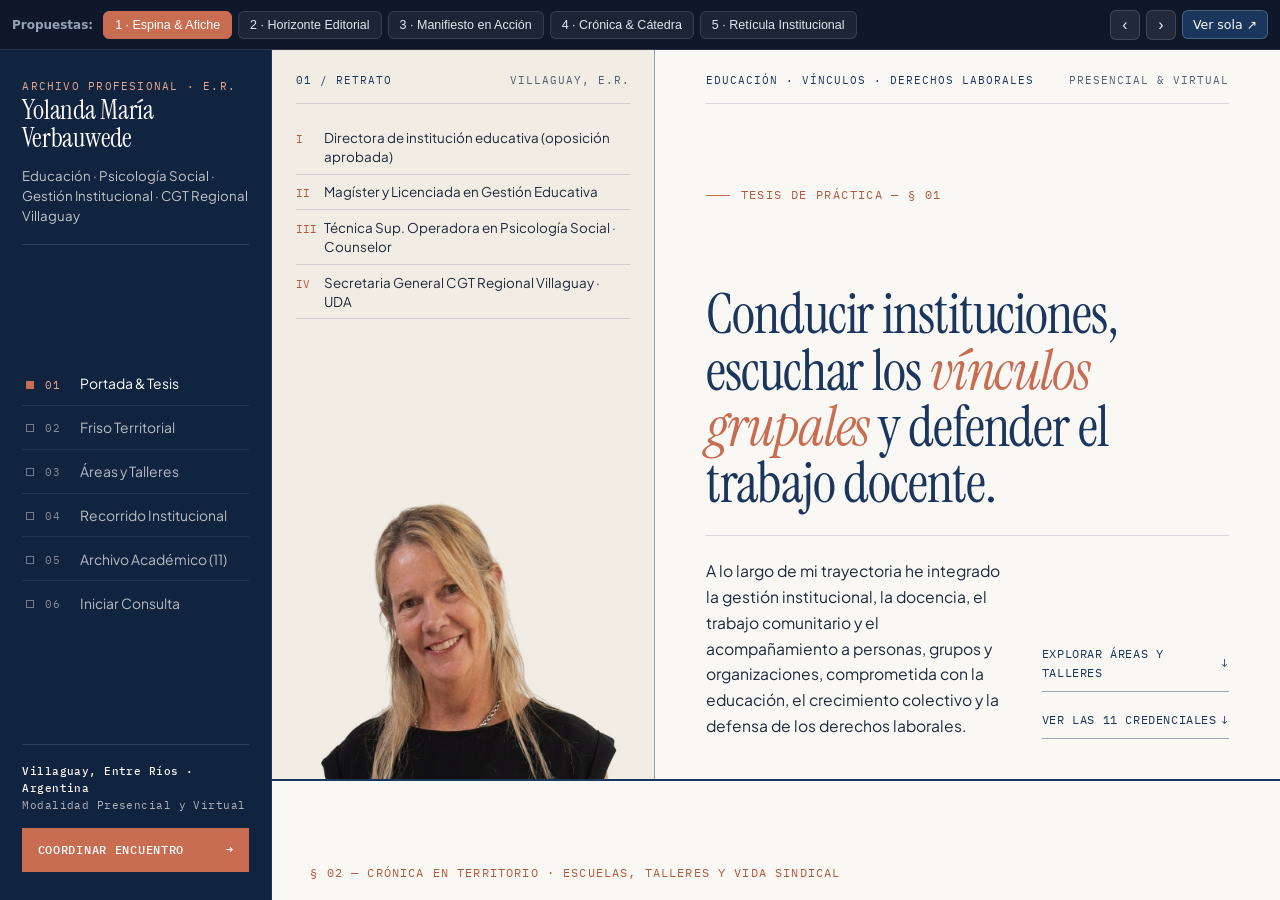
==== index.html @ 44d88cf9 "Subir 5 propuestas de diseno web para Yolanda Maria Verbauwede" ====
<!DOCTYPE html>
<html lang="es">
<head>
  <meta charset="UTF-8" />
  <meta name="viewport" content="width=device-width, initial-scale=1.0" />
  <meta name="robots" content="noindex, nofollow" />
  <title>Propuestas de Diseño Web — Yolanda María Verbauwede</title>
  <style>
    * {
      box-sizing: border-box;
    }

    html, body {
      margin: 0;
      padding: 0;
      height: 100%;
      background-color: #1E293B;
      font-family: system-ui, -apple-system, BlinkMacSystemFont, 'Segoe UI', sans-serif;
      color: #F8FAFC;
      overflow: hidden;
    }

    .toolbar {
      height: 50px;
      background-color: #0F172A;
      border-bottom: 1px solid rgba(255, 255, 255, 0.12);
      padding: 0 12px;
      display: flex;
      align-items: center;
      justify-content: space-between;
      gap: 10px;
      font-size: 13px;
    }

    .options-strip {
      display: flex;
      align-items: center;
      gap: 6px;
      overflow-x: auto;
      scrollbar-width: none;
      -webkit-overflow-scrolling: touch;
      flex: 1 1 auto;
      min-width: 0;
    }

    .options-strip::-webkit-scrollbar {
      display: none;
    }

    .label {
      color: #94A3B8;
      font-size: 12px;
      font-weight: 600;
      margin-right: 4px;
      white-space: nowrap;
      flex-shrink: 0;
    }

    .tool-btn {
      appearance: none;
      background-color: rgba(255, 255, 255, 0.06);
      color: #E2E8F0;
      border: 1px solid rgba(255, 255, 255, 0.12);
      border-radius: 6px;
      padding: 6px 11px;
      font-size: 12.5px;
      font-weight: 500;
      cursor: pointer;
      white-space: nowrap;
      flex-shrink: 0;
      transition: background-color 0.15s ease, border-color 0.15s ease, color 0.15s ease;
    }

    .tool-btn:hover {
      background-color: rgba(255, 255, 255, 0.14);
      color: #FFFFFF;
    }

    .tool-btn.is-active {
      background-color: #C86D51;
      border-color: #C86D51;
      color: #FFFFFF;
    }

    .nav-actions {
      flex-shrink: 0;
      display: flex;
      align-items: center;
      gap: 6px;
    }

    .arrow-btn {
      appearance: none;
      background-color: rgba(255, 255, 255, 0.08);
      color: #E2E8F0;
      border: 1px solid rgba(255, 255, 255, 0.14);
      border-radius: 6px;
      width: 30px;
      height: 30px;
      padding: 0;
      display: inline-flex;
      align-items: center;
      justify-content: center;
      font-size: 16px;
      line-height: 1;
      cursor: pointer;
      transition: background-color 0.15s ease, color 0.15s ease;
    }

    .arrow-btn:hover {
      background-color: rgba(255, 255, 255, 0.18);
      color: #FFFFFF;
    }

    .open-link {
      appearance: none;
      text-decoration: none;
      background-color: #1B365D;
      color: #F8FAFC;
      border: 1px solid rgba(255, 255, 255, 0.22);
      border-radius: 6px;
      padding: 6px 10px;
      font-size: 12.5px;
      font-weight: 500;
      white-space: nowrap;
      transition: background-color 0.15s ease;
    }

    .open-link:hover {
      background-color: #2A4D80;
    }

    .stage {
      height: calc(100vh - 50px);
      height: calc(100dvh - 50px);
      width: 100%;
      background-color: #1E293B;
      overflow: hidden;
    }

    iframe#preview {
      width: 100%;
      height: 100%;
      border: none;
      display: block;
      background-color: #FAF8F5;
      transition: opacity 0.22s ease;
    }

    @media (max-width: 560px) {
      .toolbar {
        padding: 0 8px;
        gap: 8px;
      }

      .label {
        display: none;
      }
    }

    @media (max-width: 420px) {
      .tool-btn {
        padding: 5px 9px;
        font-size: 12px;
      }

      .open-link {
        padding: 5px 8px;
        font-size: 12px;
      }
    }
  </style>
</head>
<body>
  <header class="toolbar">
    <div class="options-strip" role="tablist" aria-label="Propuestas de diseño">
      <span class="label">Propuestas:</span>
      <button class="tool-btn is-active" type="button" role="tab" aria-selected="true" data-src="variante-f.html">1 · Espina &amp; Afiche</button>
      <button class="tool-btn" type="button" role="tab" aria-selected="false" data-src="variante-d.html">2 · Horizonte Editorial</button>
      <button class="tool-btn" type="button" role="tab" aria-selected="false" data-src="variante-e.html">3 · Manifiesto en Acción</button>
      <button class="tool-btn" type="button" role="tab" aria-selected="false" data-src="variante-a.html">4 · Crónica &amp; Cátedra</button>
      <button class="tool-btn" type="button" role="tab" aria-selected="false" data-src="variante-b.html">5 · Retícula Institucional</button>
    </div>

    <div class="nav-actions">
      <button id="prevBtn" class="arrow-btn" type="button" aria-label="Propuesta anterior" title="Propuesta anterior">‹</button>
      <button id="nextBtn" class="arrow-btn" type="button" aria-label="Propuesta siguiente" title="Propuesta siguiente">›</button>
      <a id="openAlone" class="open-link" href="variante-f.html" target="_blank" rel="noopener">Ver sola ↗</a>
    </div>
  </header>

  <main class="stage" id="stage">
    <iframe id="preview" src="variante-f.html" title="Propuestas de diseño — Yolanda María Verbauwede"></iframe>
  </main>

  <script>
    const preview = document.getElementById('preview');
    const openAlone = document.getElementById('openAlone');
    const prevBtn = document.getElementById('prevBtn');
    const nextBtn = document.getElementById('nextBtn');
    const variantBtns = Array.from(document.querySelectorAll('[data-src]'));
    let currentIndex = 0;
    let switchTimer = null;
    let fadeFallbackTimer = null;

    function restorePreviewOpacity() {
      clearTimeout(fadeFallbackTimer);
      preview.style.opacity = '1';
    }

    preview.addEventListener('load', restorePreviewOpacity);

    function activateVariant(index, immediate) {
      if (index < 0 || index >= variantBtns.length) return;
      if (index === currentIndex && !immediate) return;
      currentIndex = index;
      const btn = variantBtns[index];
      const src = btn.dataset.src;

      variantBtns.forEach((b, i) => {
        const active = i === index;
        b.classList.toggle('is-active', active);
        b.setAttribute('aria-selected', String(active));
      });

      btn.scrollIntoView({ behavior: immediate ? 'auto' : 'smooth', inline: 'center', block: 'nearest' });

      if (window.history && window.history.replaceState) {
        window.history.replaceState(null, '', '#' + (index + 1));
      }

      if (immediate) {
        preview.src = src;
        openAlone.href = src;
        preview.style.opacity = '1';
        return;
      }

      clearTimeout(switchTimer);
      clearTimeout(fadeFallbackTimer);
      preview.style.opacity = '0.15';
      switchTimer = setTimeout(() => {
        preview.src = src;
        openAlone.href = src;
        fadeFallbackTimer = setTimeout(restorePreviewOpacity, 350);
      }, 140);
    }

    variantBtns.forEach((btn, idx) => {
      btn.addEventListener('click', () => activateVariant(idx, false));
    });

    prevBtn.addEventListener('click', () => {
      activateVariant((currentIndex - 1 + variantBtns.length) % variantBtns.length, false);
    });

    nextBtn.addEventListener('click', () => {
      activateVariant((currentIndex + 1) % variantBtns.length, false);
    });

    document.addEventListener('keydown', (event) => {
      if (event.metaKey || event.ctrlKey || event.altKey) return;
      const target = event.target;
      const tag = target && target.tagName;
      if (tag === 'INPUT' || tag === 'TEXTAREA' || tag === 'SELECT' || (target && target.isContentEditable)) {
        return;
      }
      if (event.key >= '1' && event.key <= '5') {
        activateVariant(Number(event.key) - 1, false);
      } else if (event.key === 'ArrowLeft') {
        activateVariant((currentIndex - 1 + variantBtns.length) % variantBtns.length, false);
      } else if (event.key === 'ArrowRight') {
        activateVariant((currentIndex + 1) % variantBtns.length, false);
      }
    });

    if (/^#[1-5]$/.test(window.location.hash)) {
      activateVariant(Number(window.location.hash.slice(1)) - 1, true);
    }
  </script>
</body>
</html>
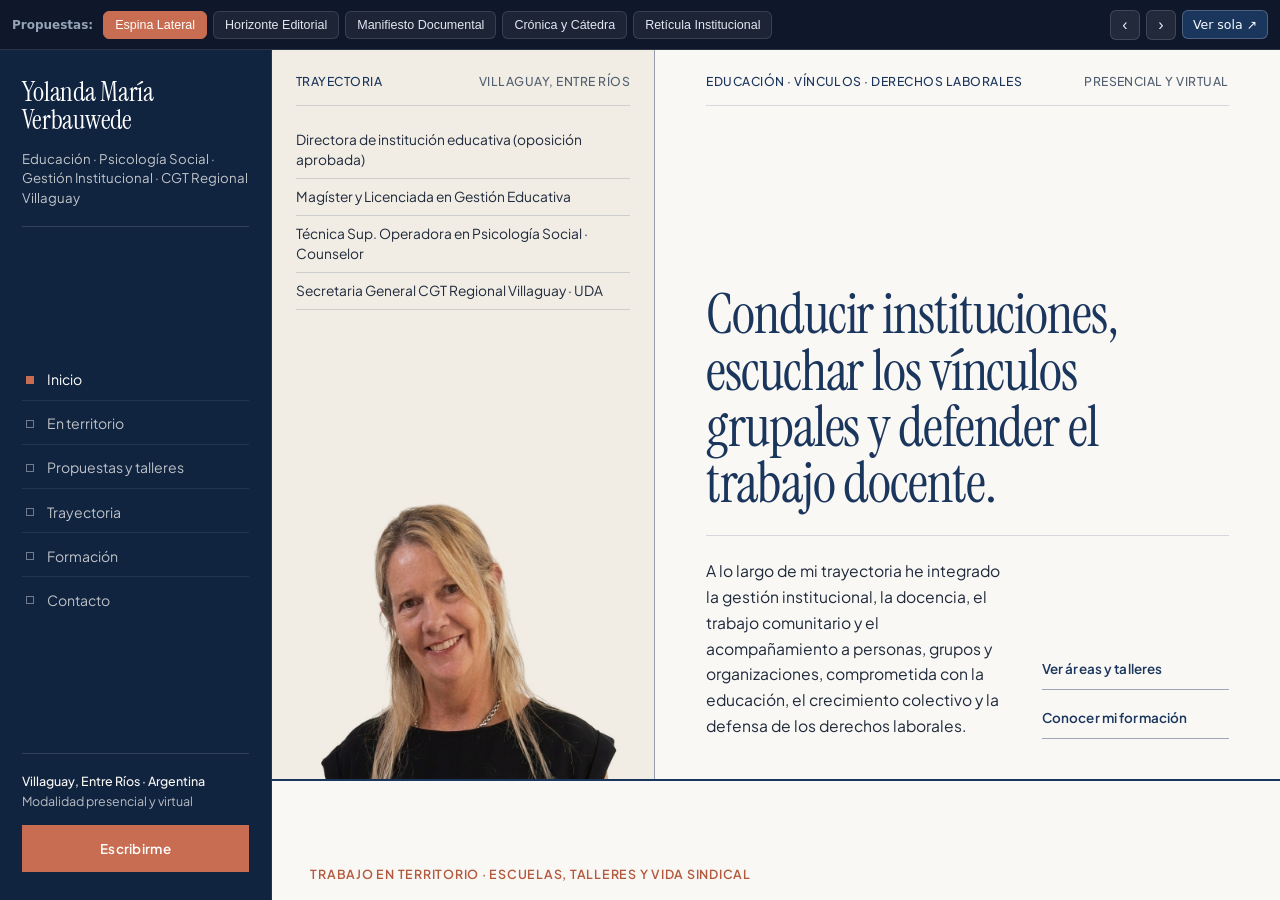
==== commit febf4da2: "Depurar numeracion excesiva y tics de plantilla en las 5 propuestas" ====
--- a/index.html
+++ b/index.html
@@ -175,11 +175,11 @@
   <header class="toolbar">
     <div class="options-strip" role="tablist" aria-label="Propuestas de diseño">
       <span class="label">Propuestas:</span>
-      <button class="tool-btn is-active" type="button" role="tab" aria-selected="true" data-src="variante-f.html">1 · Espina &amp; Afiche</button>
-      <button class="tool-btn" type="button" role="tab" aria-selected="false" data-src="variante-d.html">2 · Horizonte Editorial</button>
-      <button class="tool-btn" type="button" role="tab" aria-selected="false" data-src="variante-e.html">3 · Manifiesto en Acción</button>
-      <button class="tool-btn" type="button" role="tab" aria-selected="false" data-src="variante-a.html">4 · Crónica &amp; Cátedra</button>
-      <button class="tool-btn" type="button" role="tab" aria-selected="false" data-src="variante-b.html">5 · Retícula Institucional</button>
+      <button class="tool-btn is-active" type="button" role="tab" aria-selected="true" data-src="variante-f.html">Espina Lateral</button>
+      <button class="tool-btn" type="button" role="tab" aria-selected="false" data-src="variante-d.html">Horizonte Editorial</button>
+      <button class="tool-btn" type="button" role="tab" aria-selected="false" data-src="variante-e.html">Manifiesto Documental</button>
+      <button class="tool-btn" type="button" role="tab" aria-selected="false" data-src="variante-a.html">Crónica y Cátedra</button>
+      <button class="tool-btn" type="button" role="tab" aria-selected="false" data-src="variante-b.html">Retícula Institucional</button>
     </div>
 
     <div class="nav-actions">
